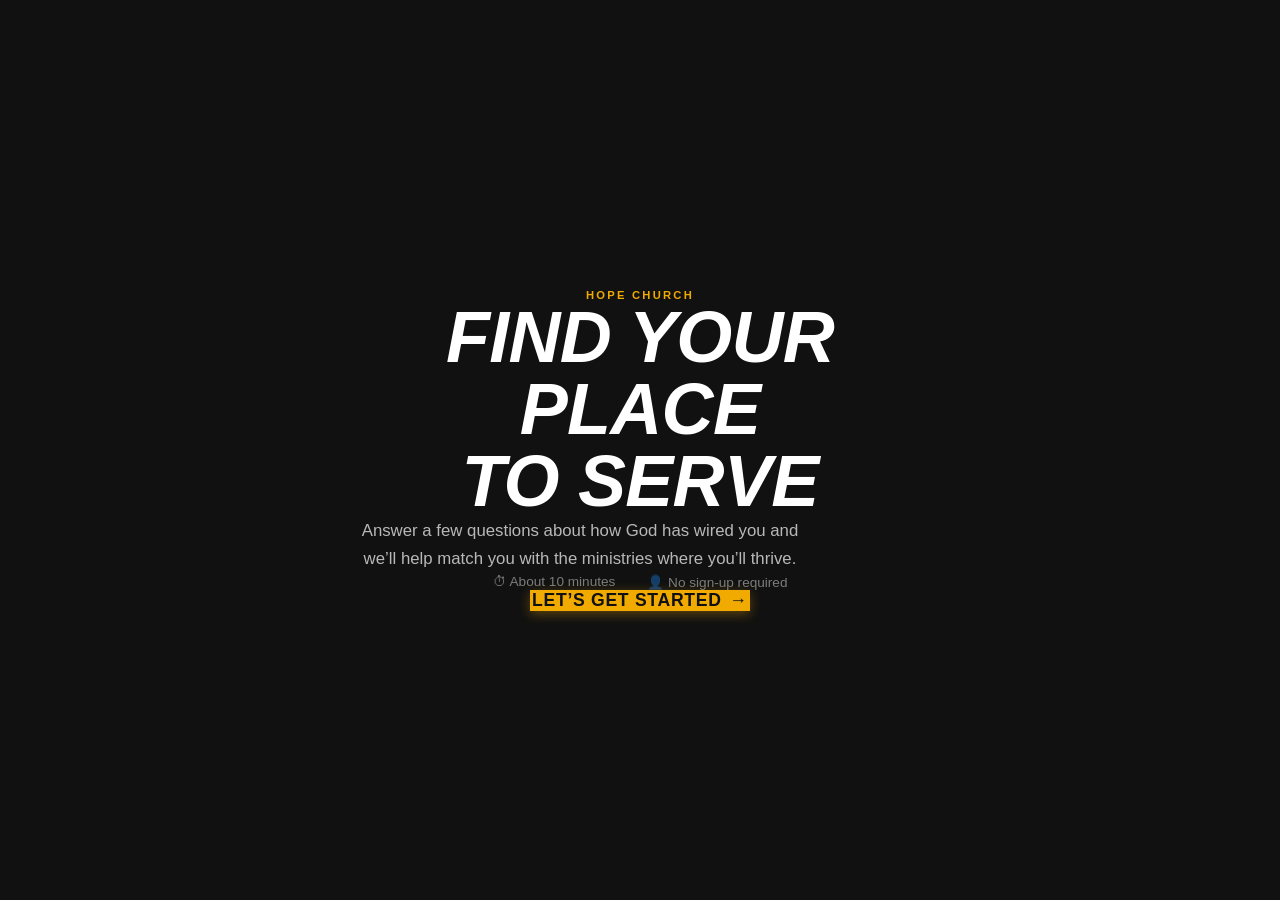
==== ministry-quiz-standalone.html @ f4a06dd2 "Trim quiz from 63 to 46 questions (2 per spiritual gift instead of 3) Keep the two most distinct que" ====
<!DOCTYPE html>
<html lang="en">
<head>
<meta charset="UTF-8">
<meta name="viewport" content="width=device-width, initial-scale=1.0, maximum-scale=1.0">
<title>Ministry Placement Quiz — Hope Church</title>
<style>
body { margin: 0; padding: 0; }

:root {
  --mpq-gold:        #F0AA00;
  --mpq-gold-light:  #FFD04D;
  --mpq-gold-dark:   #C88800;
  --mpq-gold-bg:     rgba(240,170,0,0.08);
  --mpq-black:       #111111;
  --mpq-white:       #FFFFFF;
  --mpq-gray-50:     #F9F9F9;
  --mpq-gray-100:    #F2F2F2;
  --mpq-gray-200:    #E4E4E4;
  --mpq-gray-400:    #9A9A9A;
  --mpq-gray-600:    #555555;
  --mpq-radius-sm:   3px;
  --mpq-radius:      6px;
  --mpq-radius-lg:   8px;
  --mpq-shadow:      0 2px 16px rgba(0,0,0,0.08);
  --mpq-shadow-lg:   0 8px 40px rgba(0,0,0,0.14);
  --mpq-ease:        cubic-bezier(0.16,1,0.3,1);
  --mpq-dur:         360ms;
}

#mpq-app *, #mpq-app *::before, #mpq-app *::after { box-sizing: border-box; margin: 0; padding: 0; }

#mpq-app {
  position: relative; width: 100%; min-height: 100vh;
  background: var(--mpq-white);
  font-family: -apple-system, BlinkMacSystemFont, 'Inter', 'Segoe UI', sans-serif;
  color: var(--mpq-black); overflow-x: hidden;
}

.mpq-screen { display: none; min-height: 100vh; }
.mpq-screen--active { display: flex; flex-direction: column; align-items: center; justify-content: center; }

/* Welcome */
#mpq-welcome { background: var(--mpq-black); color: var(--mpq-white); text-align: center; padding: 3rem 1.5rem; }
.mpq-screen__inner { max-width: 560px; width: 100%; }
.mpq-eyebrow { font-size: 0.7rem; font-weight: 800; letter-spacing: 0.2em; text-transform: uppercase; color: var(--mpq-gold); margin-bottom: 1.25rem; }
.mpq-welcome__title { font-size: clamp(2.4rem, 7vw, 4.5rem); font-weight: 900; line-height: 1.0; letter-spacing: -0.01em; text-transform: uppercase; color: var(--mpq-white); margin-bottom: 1.25rem; font-style: italic; }
.mpq-welcome__subtitle { font-size: 1.05rem; line-height: 1.7; color: rgba(255,255,255,0.7); max-width: 440px; margin: 0 auto 2rem; }
.mpq-welcome__meta { list-style: none; display: flex; gap: 2rem; justify-content: center; font-size: 0.85rem; color: rgba(255,255,255,0.45); margin-bottom: 2.5rem; }
.mpq-meta-icon { margin-right: 0.35rem; }

/* Buttons */
.mpq-btn {
  display: inline-flex; align-items: center; gap: 0.5rem;
  border: 2px solid transparent; border-radius: 0;
  font-size: 1rem; font-weight: 800; letter-spacing: 0.04em;
  cursor: pointer; padding: 0.8rem 1.75rem; text-decoration: none;
  text-transform: uppercase;
  transition: background var(--mpq-dur) var(--mpq-ease), transform 0.15s, box-shadow 0.15s, color 0.15s;
  outline: none; line-height: 1;
}
.mpq-btn:focus-visible { box-shadow: 0 0 0 3px rgba(200,164,58,0.45); }
.mpq-btn--primary { background: var(--mpq-gold); color: var(--mpq-black); box-shadow: 0 3px 12px rgba(240,170,0,0.35); }
.mpq-btn--primary:hover { background: var(--mpq-gold-light); transform: translateY(-1px); box-shadow: 0 6px 20px rgba(240,170,0,0.45); }
.mpq-btn--primary:active { transform: none; }
.mpq-btn--primary:disabled { background: var(--mpq-gray-200); color: var(--mpq-gray-400); box-shadow: none; cursor: not-allowed; transform: none; opacity: 1; }
.mpq-btn--lg { font-size: 1.1rem; padding: 1rem 2.25rem; }
.mpq-btn__arrow { transition: transform 0.2s ease; }
.mpq-btn:not(:disabled):hover .mpq-btn__arrow { transform: translateX(3px); }

.mpq-back-btn {
  background: none; border: 1.5px solid var(--mpq-gray-200); border-radius: 0;
  font-size: 0.875rem; font-weight: 600; letter-spacing: 0.03em;
  color: var(--mpq-gray-600); cursor: pointer; padding: 0.65rem 1.25rem;
  transition: border-color 0.2s, color 0.2s;
}
.mpq-back-btn:hover { border-color: var(--mpq-gray-400); color: var(--mpq-black); }

/* Progress bar */
.mpq-progress-bar { position: fixed; top: 0; left: 0; right: 0; height: 3px; background: var(--mpq-gray-200); z-index: 100; }
.mpq-progress-bar__fill { height: 100%; background: var(--mpq-gold); width: 0%; transition: width 0.5s var(--mpq-ease); border-radius: 0 2px 2px 0; }

/* Quiz screen */
#mpq-quiz { display: none; flex-direction: column; min-height: 100vh; background: var(--mpq-white); }
.mpq-quiz__header {
  padding: 1.25rem 2rem; display: flex; align-items: center; justify-content: center;
  border-bottom: 1px solid var(--mpq-gray-100); flex-shrink: 0;
}
.mpq-q-counter { font-size: 0.75rem; font-weight: 700; letter-spacing: 0.08em; text-transform: uppercase; color: var(--mpq-gray-400); }
.mpq-quiz__body { flex: 1; display: flex; align-items: center; justify-content: center; padding: 4rem 2rem; overflow: hidden; }
.mpq-quiz__footer {
  padding: 1.5rem 2rem; display: flex; justify-content: space-between; align-items: center;
  border-top: 1px solid var(--mpq-gray-100); flex-shrink: 0;
}

/* Question */
.mpq-question-wrap { max-width: 680px; width: 100%; }
.mpq-question { animation: mpqIn var(--mpq-dur) var(--mpq-ease) both; }
.mpq-question--exit { animation: mpqOut 260ms var(--mpq-ease) both; }
@keyframes mpqIn  { from { opacity:0; transform:translateY(24px); } to { opacity:1; transform:none; } }
@keyframes mpqOut { from { opacity:1; transform:none; } to { opacity:0; transform:translateY(-20px); } }
.mpq-question__type {
  display: inline-block; font-size: 0.68rem; font-weight: 800; letter-spacing: 0.14em; text-transform: uppercase;
  color: var(--mpq-gold-dark); background: var(--mpq-gold-bg);
  border-radius: 99px; padding: 0.25rem 0.75rem; margin-bottom: 1.5rem;
}
.mpq-question__text { font-size: clamp(1.2rem, 3.5vw, 1.75rem); font-weight: 700; line-height: 1.35; letter-spacing: -0.02em; color: var(--mpq-black); margin-bottom: 2.5rem; }

/* Likert scale */
.mpq-scale__label-row { display: flex; justify-content: space-between; font-size: 0.7rem; color: var(--mpq-gray-400); margin-bottom: 0.75rem; padding: 0 2px; }
.mpq-scale__options { display: flex; gap: 10px; }
.mpq-scale__btn {
  flex: 1; aspect-ratio: 1; display: flex; align-items: center; justify-content: center;
  border: 2px solid var(--mpq-gray-200); border-radius: var(--mpq-radius);
  background: var(--mpq-white); font-size: 1rem; font-weight: 700;
  color: var(--mpq-gray-600); cursor: pointer; min-height: 56px;
  transition: border-color 0.2s, background 0.2s, color 0.2s, transform 0.15s;
}
.mpq-scale__btn:hover { border-color: var(--mpq-gold); color: var(--mpq-gold-dark); transform: translateY(-2px); }
.mpq-scale__btn.selected { border-color: var(--mpq-gold); background: var(--mpq-gold); color: var(--mpq-black); font-weight: 900; }

/* Multi-select */
.mpq-multi__hint {
  display: inline-block; font-size: 0.68rem; font-weight: 800; letter-spacing: 0.14em; text-transform: uppercase;
  color: var(--mpq-gold-dark); background: var(--mpq-gold-bg);
  border-radius: 99px; padding: 0.25rem 0.75rem; margin-bottom: 1rem;
}
.mpq-multi__next { display: flex; margin-top: 1.75rem; width: 100%; justify-content: flex-end; }
.mpq-multi__next .mpq-btn { min-width: 160px; }

/* Choice buttons */
.mpq-choices { display: flex; flex-direction: column; gap: 10px; }
.mpq-choice__btn {
  width: 100%; text-align: left; padding: 1rem 1.25rem;
  border: 2px solid var(--mpq-gray-200); border-radius: var(--mpq-radius);
  background: var(--mpq-white); font-size: 0.975rem; font-weight: 500;
  color: var(--mpq-black); cursor: pointer; display: flex; align-items: center; gap: 1rem;
  transition: border-color 0.2s, background 0.2s, transform 0.15s;
}
.mpq-choice__btn:hover { border-color: var(--mpq-gold); transform: translateX(4px); }
.mpq-choice__btn.selected { border-color: var(--mpq-gold); background: var(--mpq-gold-bg); font-weight: 600; }
.mpq-choice__key {
  width: 28px; height: 28px; flex-shrink: 0;
  border: 1.5px solid var(--mpq-gray-200); border-radius: var(--mpq-radius-sm);
  display: flex; align-items: center; justify-content: center;
  font-size: 0.72rem; font-weight: 800; color: var(--mpq-gray-400);
  transition: border-color 0.2s, background 0.2s, color 0.2s;
}
.mpq-choice__btn.selected .mpq-choice__key,
.mpq-choice__btn:hover .mpq-choice__key { border-color: var(--mpq-gold); background: var(--mpq-gold); color: var(--mpq-black); }

/* Loading */
.mpq-loading {
  position: fixed; inset: 0; z-index: 200; background: rgba(255,255,255,0.92);
  backdrop-filter: blur(4px); display: flex; flex-direction: column;
  align-items: center; justify-content: center; gap: 1.25rem; font-size: 1rem; color: var(--mpq-gray-600);
}
.mpq-loading--hidden { display: none; }
.mpq-loading__spinner { width: 44px; height: 44px; border: 3px solid var(--mpq-gray-200); border-top-color: var(--mpq-gold); border-radius: 50%; animation: mpqSpin 0.7s linear infinite; }
@keyframes mpqSpin { to { transform: rotate(360deg); } }

/* Results screen */
#mpq-results { background: var(--mpq-gray-50); align-items: flex-start; }
.mpq-results__inner { max-width: 760px; width: 100%; margin: 0 auto; padding: 4rem 2rem 5rem; }
.mpq-results__eyebrow { font-size: 0.7rem; font-weight: 800; letter-spacing: 0.18em; text-transform: uppercase; color: var(--mpq-gold-dark); margin-bottom: 0.75rem; }
.mpq-results__title { font-size: clamp(1.75rem, 5vw, 2.75rem); font-weight: 900; letter-spacing: -0.03em; line-height: 1.1; margin-bottom: 0.75rem; color: var(--mpq-black); }
.mpq-results__subtitle { font-size: 0.95rem; color: var(--mpq-gray-600); line-height: 1.65; margin-bottom: 2.5rem; }
.mpq-section-title {
  font-size: 0.68rem; font-weight: 800; letter-spacing: 0.14em; text-transform: uppercase;
  color: var(--mpq-gray-400); margin-top: 3rem; margin-bottom: 1.5rem;
  padding-bottom: 0.5rem; border-bottom: 1px solid var(--mpq-gray-200);
}

/* Gift cards */
.mpq-gifts-grid { display: grid; grid-template-columns: repeat(auto-fit, minmax(200px, 1fr)); gap: 1rem; margin-bottom: 0.5rem; }
.mpq-gift-card { background: var(--mpq-white); border-radius: var(--mpq-radius); padding: 1.5rem; box-shadow: var(--mpq-shadow); border-top: 4px solid; }
.mpq-gift-card--rank-1 { border-top-color: var(--mpq-gold); }
.mpq-gift-card--rank-2 { border-top-color: #AAAAAA; }
.mpq-gift-card--rank-3 { border-top-color: #C07C36; }
.mpq-gift-card__rank { font-size: 0.65rem; font-weight: 800; letter-spacing: 0.1em; text-transform: uppercase; color: var(--mpq-gray-400); margin-bottom: 0.5rem; }
.mpq-gift-card__name { font-size: 1.2rem; font-weight: 800; color: var(--mpq-black); margin-bottom: 0.5rem; }
.mpq-gift-card__pct  { font-size: 2rem; font-weight: 900; color: var(--mpq-gold); line-height: 1; margin-bottom: 0.6rem; }
.mpq-gift-card__desc { font-size: 0.83rem; line-height: 1.55; color: var(--mpq-gray-600); }

/* Ministry cards */
.mpq-ministries-list { display: flex; flex-direction: column; gap: 1.25rem; margin-bottom: 1.5rem; }
.mpq-ministry-card {
  background: var(--mpq-white); border-radius: var(--mpq-radius); box-shadow: var(--mpq-shadow);
  overflow: hidden; display: flex; flex-direction: column; border-left: 4px solid transparent;
  cursor: pointer; transition: box-shadow 0.2s, transform 0.2s;
}
.mpq-ministry-card:hover { box-shadow: var(--mpq-shadow-lg); transform: translateY(-2px); }
.mpq-ministry-card--rank-1 { border-left-color: var(--mpq-gold); }
.mpq-ministry-card--rank-2 { border-left-color: #AAAAAA; }
.mpq-ministry-card--rank-3 { border-left-color: #C07C36; }

/* Image area — only shown when a real URL is provided */
.mpq-ministry-card__image {
  width: 100%; height: 160px; background: var(--mpq-black);
  background-size: cover; background-position: center;
  position: relative; display: flex; align-items: flex-end; padding: 1rem;
}
.mpq-ministry-card__logo { position: absolute; top: 1rem; right: 1rem; height: 40px; width: auto; object-fit: contain; background: white; border-radius: 4px; padding: 3px 6px; }

/* Badge — inline in image when image exists, in card body when no image */
.mpq-ministry-card__badge {
  display: inline-block; font-size: 0.65rem; font-weight: 800;
  letter-spacing: 0.1em; text-transform: uppercase;
  color: var(--mpq-black); background: var(--mpq-gold);
  border-radius: 99px; padding: 0.2rem 0.65rem;
}
.mpq-ministry-card__body .mpq-ministry-card__badge { margin-bottom: 0.75rem; }

.mpq-ministry-card__body { padding: 1.25rem 1.5rem 1rem; flex: 1; }
.mpq-ministry-card__name { font-size: 1.15rem; font-weight: 800; color: var(--mpq-black); margin-bottom: 0.5rem; }
.mpq-ministry-card__desc { font-size: 0.875rem; line-height: 1.6; color: var(--mpq-gray-600); margin-bottom: 0.75rem; }
.mpq-ministry-card__commitment { font-size: 0.78rem; font-weight: 600; color: var(--mpq-gray-400); display: flex; align-items: center; gap: 0.4rem; }
.mpq-ministry-card__commitment::before { content: '🕐'; }

/* Ministry interest checkbox */
.mpq-ministry-card__check { padding: 0.875rem 1.5rem 1rem; display: flex; align-items: center; gap: 0.75rem; border-top: 1px solid var(--mpq-gray-100); user-select: none; }
.mpq-ministry-check { display: none; }
.mpq-ministry-check__box { width: 22px; height: 22px; flex-shrink: 0; border: 2px solid var(--mpq-gray-200); border-radius: 5px; background: var(--mpq-white); display: flex; align-items: center; justify-content: center; transition: border-color 0.2s, background 0.2s; position: relative; }
.mpq-ministry-check__box::after { content: ''; width: 5px; height: 9px; border: 2px solid var(--mpq-black); border-top: 0; border-left: 0; transform: rotate(45deg) scale(0) translateY(-1px); transition: transform 0.15s ease; position: absolute; }
.mpq-ministry-check:checked ~ .mpq-ministry-check__box { border-color: var(--mpq-gold); background: var(--mpq-gold); }
.mpq-ministry-check:checked ~ .mpq-ministry-check__box::after { transform: rotate(45deg) scale(1) translateY(-1px); }
.mpq-ministry-check__label { font-size: 0.9rem; font-weight: 600; color: var(--mpq-gray-600); transition: color 0.2s; }
.mpq-ministry-card:has(.mpq-ministry-check:checked) .mpq-ministry-check__label { color: var(--mpq-gold-dark); }

/* All gifts bar chart */
.mpq-all-gifts { background: var(--mpq-white); border-radius: var(--mpq-radius); padding: 1.75rem; box-shadow: var(--mpq-shadow); margin-bottom: 2.5rem; }
.mpq-gift-bar-row { display: grid; grid-template-columns: 140px 1fr 40px; align-items: center; gap: 0.75rem; margin-bottom: 0.6rem; }
.mpq-gift-bar-row:last-child { margin-bottom: 0; }
.mpq-gift-bar__label { font-size: 0.78rem; font-weight: 600; color: var(--mpq-black); white-space: nowrap; overflow: hidden; text-overflow: ellipsis; }
.mpq-gift-bar__track { height: 8px; background: var(--mpq-gray-100); border-radius: 99px; overflow: hidden; }
.mpq-gift-bar__fill  { height: 100%; background: var(--mpq-gold); border-radius: 99px; width: 0%; transition: width 1s var(--mpq-ease); }
.mpq-gift-bar__pct   { font-size: 0.73rem; font-weight: 700; color: var(--mpq-gray-400); text-align: right; }

/* Connect form */
.mpq-connect-form { background: var(--mpq-black); border-radius: var(--mpq-radius-lg); padding: 2.5rem; color: var(--mpq-white); margin-top: 3rem; }
.mpq-connect-form__title { font-size: 1.4rem; font-weight: 900; letter-spacing: -0.02em; margin-bottom: 0.5rem; }
.mpq-connect-form__desc  { font-size: 0.925rem; color: rgba(255,255,255,0.65); margin-bottom: 1.75rem; }
.mpq-connect-error { background: rgba(255,60,60,0.12); border: 1px solid rgba(255,60,60,0.3); border-radius: var(--mpq-radius-sm); padding: 0.75rem 1rem; margin-bottom: 1.25rem; font-size: 0.875rem; color: #ff6b6b; }
.mpq-connect-error p { margin: 0 0 4px; }
.mpq-connect-error p:last-child { margin: 0; }
.mpq-form-row { display: grid; grid-template-columns: 1fr 1fr; gap: 1rem; margin-bottom: 1.5rem; }
.mpq-form-field { display: flex; flex-direction: column; gap: 0.4rem; }
.mpq-form-field label { font-size: 0.8rem; font-weight: 700; letter-spacing: 0.05em; color: rgba(255,255,255,0.6); text-transform: uppercase; }
.mpq-form-field input { background: rgba(255,255,255,0.08); border: 1.5px solid rgba(255,255,255,0.15); border-radius: var(--mpq-radius-sm); padding: 0.75rem 1rem; font-size: 1rem; color: var(--mpq-white); outline: none; transition: border-color 0.2s; }
.mpq-form-field input::placeholder { color: rgba(255,255,255,0.3); }
.mpq-form-field input:focus { border-color: var(--mpq-gold); }

/* Confirmation screen */
#mpq-confirmation { background: var(--mpq-black); color: var(--mpq-white); }
.mpq-confirmation__inner { max-width: 520px; text-align: center; padding: 2rem 1.5rem; }
.mpq-confirmation__icon { width: 72px; height: 72px; background: var(--mpq-gold); border-radius: 50%; display: flex; align-items: center; justify-content: center; font-size: 2rem; font-weight: 900; color: var(--mpq-black); margin: 0 auto 1.5rem; }
.mpq-confirmation__title { font-size: clamp(1.5rem, 4vw, 2.25rem); font-weight: 900; letter-spacing: -0.03em; margin-bottom: 1rem; }
.mpq-confirmation__body  { font-size: 1rem; line-height: 1.7; color: rgba(255,255,255,0.7); margin-bottom: 2rem; }

@media (max-width: 600px) {
  .mpq-quiz__header { padding: 1rem 1.25rem; }
  .mpq-quiz__body   { padding: 2.5rem 1.25rem; }
  .mpq-quiz__footer { padding: 1.25rem 1.25rem; }
  .mpq-scale__options { gap: 6px; }
  .mpq-scale__btn { min-height: 48px; font-size: 0.9rem; border-radius: 8px; }
  .mpq-gifts-grid { grid-template-columns: 1fr; }
  .mpq-gift-bar-row { grid-template-columns: 100px 1fr 34px; gap: 0.5rem; }
  .mpq-form-row { grid-template-columns: 1fr; }
  .mpq-results__inner { padding: 2.5rem 1.25rem 4rem; }
}
</style>
</head>
<body>

<div id="mpq-app" class="mpq-app" role="main" aria-label="Ministry Placement Quiz">

  <!-- Welcome -->
  <div id="mpq-welcome" class="mpq-screen mpq-screen--active">
    <div class="mpq-screen__inner">
      <p class="mpq-eyebrow">Hope Church</p>
      <h1 class="mpq-welcome__title">Find Your Place<br>to Serve</h1>
      <p class="mpq-welcome__subtitle">Answer a few questions about how God has wired you and we&rsquo;ll help match you with the ministries where you&rsquo;ll thrive.</p>
      <ul class="mpq-welcome__meta">
        <li><span class="mpq-meta-icon">&#9201;</span> About 10 minutes</li>
        <li><span class="mpq-meta-icon">&#128100;</span> No sign-up required</li>
      </ul>
      <button id="mpq-start-btn" class="mpq-btn mpq-btn--primary mpq-btn--lg">
        Let&rsquo;s Get Started <span class="mpq-btn__arrow">&#8594;</span>
      </button>
    </div>
  </div>

  <!-- Quiz -->
  <div id="mpq-quiz" class="mpq-screen" aria-live="polite">
    <div class="mpq-progress-bar" role="progressbar" aria-valuemin="0" aria-valuemax="100" aria-valuenow="0">
      <div id="mpq-progress-fill" class="mpq-progress-bar__fill"></div>
    </div>
    <div class="mpq-quiz__header">
      <div id="mpq-q-counter" class="mpq-q-counter"></div>
    </div>
    <div class="mpq-quiz__body">
      <div id="mpq-question-wrap" class="mpq-question-wrap"></div>
    </div>
    <div class="mpq-quiz__footer">
      <button id="mpq-back-btn" class="mpq-back-btn" aria-label="Previous question">&#8592; Back</button>
      <button id="mpq-next-btn" class="mpq-btn mpq-btn--primary" disabled>
        Next <span class="mpq-btn__arrow">&#8594;</span>
      </button>
    </div>
  </div>

  <!-- Results -->
  <div id="mpq-results" class="mpq-screen">
    <div class="mpq-results__inner">
      <div id="mpq-results-content"></div>
    </div>
  </div>

  <!-- Confirmation -->
  <div id="mpq-confirmation" class="mpq-screen">
    <div class="mpq-screen__inner mpq-confirmation__inner">
      <div class="mpq-confirmation__icon">&#10003;</div>
      <p class="mpq-eyebrow">You&rsquo;re all set!</p>
      <h2 class="mpq-confirmation__title">Thanks for taking the next step.</h2>
      <p class="mpq-confirmation__body">We&rsquo;ve received your ministry interests and our team will be in touch soon. We can&rsquo;t wait to serve alongside you!</p>
      <div id="mpq-confirmation__cta"></div>
    </div>
  </div>

  <!-- Loading -->
  <div id="mpq-loading" class="mpq-loading mpq-loading--hidden" aria-hidden="true">
    <div class="mpq-loading__spinner"></div>
    <p>Discovering your gifts&hellip;</p>
  </div>

</div>

<script>
/* Question data + client-side scoring engine */

var mpqData = {
  ajaxUrl:    '__preview__',
  nonce:      null,
  siteName:   'Hope Church',
  connectUrl: 'https://hopechurch.net',
  questions: (function () {
    var sg = [
      {id:'T1',  category:'teaching',       type:'scale', text:'I enjoy explaining Bible passages in ways that help others understand.'},
      {id:'T3',  category:'teaching',       type:'scale', text:'I love preparing lessons or studies that help others grow in their faith.'},
      {id:'EN1', category:'encouragement',  type:'scale', text:"I naturally find ways to lift others up when they're struggling."},
      {id:'EN3', category:'encouragement',  type:'scale', text:'I enjoy helping others recognize their potential and cheering them on.'},
      {id:'GV1', category:'giving',         type:'scale', text:"I feel deep satisfaction when I give generously to God's work."},
      {id:'GV3', category:'giving',         type:'scale', text:'I give sacrificially and trust God to meet my own needs.'},
      {id:'LD1', category:'leadership',     type:'scale', text:'People naturally look to me to lead when direction is needed.'},
      {id:'LD2', category:'leadership',     type:'scale', text:'I am able to cast vision and motivate others to work toward a goal.'},
      {id:'MC1', category:'mercy',          type:'scale', text:'I am deeply moved by the pain and struggles of others.'},
      {id:'MC2', category:'mercy',          type:'scale', text:'I am drawn to minister to people who are hurting or forgotten.'},
      {id:'SV1', category:'service',        type:'scale', text:"I feel most fulfilled when I'm helping others complete their work."},
      {id:'SV3', category:'service',        type:'scale', text:'I notice practical needs and want to meet them without being asked.'},
      {id:'AD1', category:'administration', type:'scale', text:'I enjoy creating systems and processes that help things run smoothly.'},
      {id:'AD2', category:'administration', type:'scale', text:'I thrive when organizing people, tasks, and resources toward a common goal.'},
      {id:'EV1', category:'evangelism',     type:'scale', text:"I feel a strong urgency to share the Gospel with those who don't know Jesus."},
      {id:'EV2', category:'evangelism',     type:'scale', text:'I find it natural and comfortable to tell others about my faith.'},
      {id:'PS1', category:'pastor',         type:'scale', text:'I feel responsible for the spiritual growth and wellbeing of those around me.'},
      {id:'PS2', category:'pastor',         type:'scale', text:'I naturally invest in long-term relationships with people I disciple.'},
      {id:'WS1', category:'wisdom',         type:'scale', text:'People frequently seek my counsel for important decisions.'},
      {id:'WS2', category:'wisdom',         type:'scale', text:'I have a sense of how biblical truth applies to complex, real-life situations.'},
      {id:'KN1', category:'knowledge',      type:'scale', text:'I love digging deep into Scripture and researching biblical truth.'},
      {id:'KN2', category:'knowledge',      type:'scale', text:'I often discover insights in the Bible that others may have overlooked.'},
      {id:'FT1', category:'faith',          type:'scale', text:'I often sense God calling me to take steps others consider risky or unreasonable.'},
      {id:'FT3', category:'faith',          type:'scale', text:'I have a strong confidence that God will act, even when outcomes seem impossible.'},
      {id:'DS1', category:'discernment',    type:'scale', text:"I can often sense when someone's motives don't match what they're saying."},
      {id:'DS2', category:'discernment',    type:'scale', text:"I quickly recognize when teaching or doctrine doesn't align with Scripture."},
      {id:'HP1', category:'hospitality',    type:'scale', text:'I love making others feel welcomed and completely at home in my presence.'},
      {id:'HP3', category:'hospitality',    type:'scale', text:'I notice when people feel like outsiders and go out of my way to include them.'},
      {id:'PI1', category:'intercession',   type:'scale', text:'I feel a deep burden to pray for specific people or needs for extended periods.'},
      {id:'PI3', category:'intercession',   type:'scale', text:'Prayer is a primary way I connect with God, and I find it deeply fulfilling.'},
      {id:'CC1', category:'creative',       type:'scale', text:'I express spiritual truths through creative means — music, art, writing, drama, or design.'},
      {id:'CC2', category:'creative',       type:'scale', text:"I feel most alive when using creative gifts to communicate God's heart."},
      {id:'PY1', category:'prophecy',       type:'scale', text:"I feel compelled to speak God's truth even when it's difficult or uncomfortable."},
      {id:'PY2', category:'prophecy',       type:'scale', text:'I have a strong sense of what God wants to say to a group or individual.'}
    ];

    var iq = [
      {id:'I1',  category:'interest_age',         type:'choice', text:'Which age group do you most enjoy spending time with?',
       options:[{value:'children',label:'Children (infant – 12)'},{value:'youth',label:'Teenagers & Young Adults'},{value:'adults',label:'Adults'},{value:'seniors',label:'Seniors'},{value:'all',label:'All ages — I love them equally'}]},
      {id:'I2',  category:'interest_setting',      type:'choice', text:'Where do you feel most comfortable serving?',
       options:[{value:'front',label:'Up front and visible (stage, door, leading)'},{value:'behind',label:'Behind the scenes — I keep things running'},{value:'one_on_one',label:'One-on-one conversations and relationships'},{value:'small_group',label:'Small groups and team settings'}]},
      {id:'I3',  category:'interest_skill',        type:'multi',  text:'Which of these describe skills or experiences you have?',
       options:[{value:'music',label:'I play an instrument or sing'},{value:'tech',label:'I work well with technology, audio/video, or computers'},{value:'physical',label:"I'm good with my hands — building, maintenance, or physical work"},{value:'people',label:"I'm a natural communicator and connector with people"}]},
      {id:'I4',  category:'interest_children_exp', type:'choice', text:'Have you worked with children as a teacher, coach, parent, or volunteer?',
       options:[{value:'yes',label:'Yes — regularly and I love it'},{value:'some',label:"Some experience, and I'd like more"},{value:'no',label:'Not much experience yet'}]},
      {id:'I5',  category:'interest_social',       type:'choice', text:"When you walk into a room full of people you don't know well, you tend to:",
       options:[{value:'initiate',label:'Start conversations and introduce yourself'},{value:'deepen',label:'Seek out one person and go deep'},{value:'observe',label:'Watch, listen, and ease in gradually'},{value:'help',label:'Look for something useful to do'}]},
      {id:'I6',  category:'interest_outreach',     type:'choice', text:"How do you feel about reaching people who aren't part of a church yet?",
       options:[{value:'yes',label:"I'm passionate about it — it drives me"},{value:'somewhat',label:'I care, but prefer working within the church'},{value:'no',label:"I'm more drawn to serving those already here"}]},
      {id:'I7',  category:'interest_teaching_exp', type:'choice', text:'Have you ever taught a class, led a group discussion, or mentored someone?',
       options:[{value:'yes',label:"Yes — it's something I do regularly"},{value:'some',label:'A few times — I enjoyed it'},{value:'no',label:"Not much, but I'm open to growing in it"}]},
      {id:'I8',  category:'interest_hands_on',     type:'choice', text:"If a task needs to get done, you're most likely to:",
       options:[{value:'jump_in',label:'Roll up my sleeves and just do it'},{value:'plan',label:'Make a plan and coordinate with others'},{value:'delegate',label:'Recruit the right people and lead the effort'},{value:'support',label:'Help wherever someone needs an extra hand'}]},
      {id:'I9',  category:'interest_safety',       type:'choice', text:'How do you feel about a role that involves protecting and keeping people safe?',
       options:[{value:'yes',label:"That's exactly my type of role"},{value:'maybe',label:"I'm open to it"},{value:'no',label:"I'd prefer a different kind of role"}]},
      {id:'I10', category:'interest_prayer_life',  type:'choice', text:'How would you describe your prayer life?',
       options:[{value:'deep',label:"I pray for extended periods regularly — it's central to my life"},{value:'daily',label:'I pray briefly but consistently each day'},{value:'growing',label:"It's something I'm growing in"},{value:'new',label:'Prayer is relatively new to me'}]},
      {id:'I11', category:'interest_creativity',   type:'multi',  text:'Which creative areas feel natural to you?',
       options:[{value:'music',label:'Music — singing, playing, writing songs'},{value:'visual',label:'Visual arts, graphic design, or video'},{value:'writing',label:'Writing, storytelling, or speaking'},{value:'none',label:"Creativity isn't really my thing"}]},
      {id:'I12', category:'interest_time',         type:'choice', text:'How much time could you realistically commit to serving each week?',
       options:[{value:'minimal',label:'1 – 2 hours (Sundays only)'},{value:'moderate',label:'3 – 5 hours (Sundays + some midweek)'},{value:'significant',label:'6+ hours (a major commitment)'}]}
    ];

    var all = [], gi = 0, interval = Math.floor(sg.length / iq.length);
    sg.forEach(function (q, i) {
      all.push(q);
      if ((i + 1) % interval === 0 && gi < iq.length) { all.push(iq[gi]); gi++; }
    });
    while (gi < iq.length) { all.push(iq[gi]); gi++; }
    return all;
  }())
};

/* Client-side scoring engine */
var MPQ_Scoring = {
  giftsInfo: {
    teaching:       {name:'Teaching',               description:"You have a God-given ability to explain Scripture clearly and help others grow in their understanding of God's Word."},
    encouragement:  {name:'Encouragement',          description:"You have a remarkable ability to come alongside others, speak life into them, and help them see God's purpose."},
    giving:         {name:'Giving',                 description:"You feel called to be generous with your resources and trust God to use your giving to advance His kingdom."},
    leadership:     {name:'Leadership',             description:"You have the ability to cast vision, motivate others, and guide people toward a God-honoring goal."},
    mercy:          {name:'Mercy',                  description:"You are deeply moved by the suffering of others and called to show God's compassion to those who are hurting."},
    service:        {name:'Service & Helps',        description:"You find deep fulfillment in supporting others and working behind the scenes so that ministry can happen."},
    administration: {name:'Administration',         description:"You have a gift for organizing people, resources, and systems to accomplish ministry goals effectively."},
    evangelism:     {name:'Evangelism',             description:"You feel a natural urgency and joy in sharing the Gospel and helping others encounter Jesus."},
    pastor:         {name:'Shepherding',            description:"You feel a deep responsibility for the spiritual health and growth of others and love investing in long-term discipleship."},
    wisdom:         {name:'Wisdom',                 description:"You have an unusual ability to apply God's truth to real-life situations and offer sound, godly counsel."},
    knowledge:      {name:'Knowledge',              description:"You have a passion for deep Bible study and often discover truths that help the body of Christ grow."},
    faith:          {name:'Faith',                  description:"You have an extraordinary ability to trust God in circumstances others might find impossible, and your faith inspires those around you."},
    discernment:    {name:'Discernment',            description:"You have a Spirit-given ability to recognize truth from error and sense what is spiritually happening in situations."},
    hospitality:    {name:'Hospitality',            description:"You have a gift for making people feel genuinely welcome and creating spaces where people feel loved and included."},
    intercession:   {name:'Prayer & Intercession',  description:"You feel a deep calling to pray fervently for others and believe strongly in the power of persistent prayer."},
    creative:       {name:'Creative Communication', description:"You communicate spiritual truths through creative means — music, art, writing, drama, or design — in ways that move people's hearts."},
    prophecy:       {name:'Prophecy',               description:"You feel a bold calling to speak God's truth clearly and directly, even when it's challenging or uncomfortable."}
  },

  ministries: {
    hope_kids_preschool: {
      name:'Hope Kids — Preschool', commitment:'Sundays + occasional events',
      description:"Create a warm, nurturing environment where babies, toddlers, and preschoolers take their very first steps of faith and experience God's love through play, stories, and gentle care.",
      gifts:{service:3,mercy:3,encouragement:2,hospitality:2,pastor:1},
      interest_age:{children:5,all:1}, interest_children_exp:{yes:4,some:2}, interest_setting:{small_group:1}
    },
    hope_kids_elementary: {
      name:'Hope Kids — Elementary', commitment:'Sundays + occasional events',
      description:"Help kids in Kindergarten through 5th grade discover who Jesus is through energetic worship, engaging Bible lessons, and meaningful friendships that build a lifelong faith.",
      gifts:{teaching:4,encouragement:2,service:2,mercy:1,hospitality:1,pastor:1},
      interest_age:{children:5,all:1}, interest_children_exp:{yes:4,some:2}, interest_teaching_exp:{yes:3,some:1}, interest_setting:{small_group:1}
    },
    hope_students: {
      name:'Hope Student Ministries', commitment:'Weekly meetings + events',
      description:"Come alongside middle and high school students through authentic relationships, Biblical teaching, and life-on-life discipleship during a critical season of their lives.",
      gifts:{evangelism:2,encouragement:3,leadership:2,hospitality:2,pastor:3},
      interest_age:{youth:5,all:1}, interest_social:{initiate:2,deepen:2}, interest_setting:{small_group:1,one_on_one:1}, interest_outreach:{yes:1}
    },
    hope_young_adults: {
      name:'Hope Young Adults', commitment:'Weekly gatherings + community events',
      description:"Help build a community where people in their 20s and 30s find real belonging, lasting friendships, and a faith that anchors their lives.",
      gifts:{encouragement:3,hospitality:3,evangelism:2,pastor:2,leadership:1},
      interest_age:{adults:2,all:1}, interest_social:{initiate:2,deepen:1}, interest_setting:{small_group:2,front:1}, interest_outreach:{yes:1}
    },
    worship: {
      name:'Worship', commitment:'Weekly rehearsals + Sundays',
      description:"Use your musical gifting to lead our church family into God's presence each Sunday through Spirit-led worship that points people to Jesus.",
      gifts:{creative:5,faith:1,leadership:1},
      interest_skill:{music:6,people:1}, interest_creativity:{music:6,visual:1}, interest_setting:{front:3}
    },
    hospitality: {
      name:'Hospitality', commitment:'Sunday mornings',
      description:"Create a warm, welcoming atmosphere where everyone — regulars and first-timers alike — feels genuinely seen, valued, and at home at Hope Church.",
      gifts:{hospitality:5,service:2,mercy:1,encouragement:2},
      interest_social:{initiate:3,help:1}, interest_setting:{front:2}, interest_skill:{people:3}
    },
    greeters: {
      name:'Greeters', commitment:'Sunday mornings (rotating schedule)',
      description:"Be the first smile someone sees — warmly welcoming guests and members at the door and helping everyone feel like they've come home.",
      gifts:{hospitality:4,encouragement:2,service:1},
      interest_social:{initiate:4,help:1}, interest_setting:{front:3}, interest_skill:{people:3}
    },
    ushers: {
      name:'Ushers', commitment:'Sunday mornings (rotating schedule)',
      description:"Serve in the aisles to help services run smoothly, assist guests, manage seating, and support our weekend experience from start to finish.",
      gifts:{service:3,administration:2,hospitality:2},
      interest_setting:{front:1,behind:2}, interest_hands_on:{jump_in:2,support:2}, interest_skill:{people:1}
    },
    security: {
      name:'Security', commitment:'Sundays + special events',
      description:"Protect and serve our church family by maintaining a safe environment during services and events so everyone can worship without distraction.",
      gifts:{service:3,administration:2,leadership:2,discernment:3,faith:1},
      interest_safety:{yes:7,maybe:2}, interest_setting:{front:1,behind:1}, interest_hands_on:{jump_in:1,plan:1}
    },
    facilities: {
      name:'Facilities', commitment:'Weekdays + weekends as needed',
      description:"Keep our campus clean, safe, and fully set up so that every ministry and service can happen without a hitch. If you love practical hands-on work, this is your place.",
      gifts:{service:5,administration:2},
      interest_setting:{behind:4}, interest_hands_on:{jump_in:4,support:2}, interest_skill:{physical:6,tech:1}
    },
    hope_family: {
      name:'Lead a Hope Family', commitment:'Weekly Hope Family meeting + prep time',
      description:"Facilitate a small group of people who do life together — growing in God's Word, carrying one another's burdens, and becoming true church family.",
      gifts:{teaching:2,pastor:4,encouragement:3,wisdom:2,hospitality:2},
      interest_age:{adults:2,all:1}, interest_setting:{small_group:5,one_on_one:1}, interest_teaching_exp:{yes:2,some:1}, interest_social:{deepen:2,initiate:1}
    },
    media: {
      name:'Media Team', commitment:'Sundays + special productions',
      description:"Use your technical and creative skills to support live worship, livestreaming, social media, graphic design, and the digital presence of Hope Church.",
      gifts:{administration:1,creative:3,service:3},
      interest_skill:{tech:6,music:1}, interest_creativity:{visual:5,music:2}, interest_setting:{behind:4}, interest_hands_on:{plan:2,jump_in:1}
    },
    outreach: {
      name:'Outreach', commitment:'Monthly events + ongoing opportunities',
      description:"Bring the love of Jesus to our city through servant evangelism, community service, and Gospel conversations that reach people who don't yet know Hope Church.",
      gifts:{evangelism:4,giving:1,service:2,faith:2,mercy:2},
      interest_outreach:{yes:6,somewhat:2}, interest_social:{initiate:3}, interest_hands_on:{jump_in:2}
    },
    prayer_team: {
      name:'Prayer Ministry Team', commitment:'Sundays + prayer gatherings',
      description:"Come alongside others to pray with them during services, at prayer gatherings, and at key moments in people's lives. If intercession is central to your calling, this is your place.",
      gifts:{intercession:6,mercy:2,encouragement:2,faith:3,wisdom:1},
      interest_prayer_life:{deep:7,daily:3,growing:1}, interest_social:{one_on_one:3,deepen:2}, interest_setting:{one_on_one:2,front:1}
    }
  },

  interestMap: {
    I1:'interest_age', I2:'interest_setting', I3:'interest_skill', I4:'interest_children_exp',
    I5:'interest_social', I6:'interest_outreach', I7:'interest_teaching_exp', I8:'interest_hands_on',
    I9:'interest_safety', I10:'interest_prayer_life', I11:'interest_creativity', I12:'interest_time'
  },

  calculate: function (answers) {
    var scores = {}, counts = {};
    var self = this;

    mpqData.questions.forEach(function (q) {
      if (q.type !== 'scale') return;
      var cat = q.category;
      if (!scores[cat]) { scores[cat] = 0; counts[cat] = 0; }
      var val = Math.min(5, Math.max(1, parseInt(answers[q.id] || 1, 10)));
      scores[cat] += val; counts[cat]++;
    });

    var pct = {};
    Object.keys(scores).forEach(function (cat) {
      pct[cat] = counts[cat] > 0 ? Math.round((scores[cat] / (counts[cat] * 5)) * 100) : 0;
    });

    var sortedCats = Object.keys(pct).sort(function (a, b) { return pct[b] - pct[a]; });
    var topGifts = sortedCats.slice(0, 3).map(function (cat) {
      var info = self.giftsInfo[cat] || {name: cat, description: ''};
      return {category: cat, name: info.name, description: info.description, percentage: pct[cat]};
    });
    var allGifts = sortedCats.map(function (cat) {
      var info = self.giftsInfo[cat] || {name: cat};
      return {category: cat, name: info.name, percentage: pct[cat]};
    });

    var mScores = {};
    Object.keys(self.ministries).forEach(function (mid) {
      var m = self.ministries[mid];
      var score = 0;
      Object.keys(m.gifts).forEach(function (gift) {
        score += ((pct[gift] || 0) / 100) * m.gifts[gift];
      });
      Object.keys(self.interestMap).forEach(function (qid) {
        var intCat = self.interestMap[qid];
        if (!m[intCat]) return;
        var raw = answers[qid];
        if (raw === undefined || raw === null) return;
        var vals = Array.isArray(raw) ? raw : [raw];
        vals.forEach(function (v) {
          if (m[intCat][v] !== undefined) score += m[intCat][v];
        });
      });
      mScores[mid] = score;
    });

    var sortedM = Object.keys(mScores).sort(function (a, b) { return mScores[b] - mScores[a]; });
    var topMinistries = sortedM.slice(0, 3).map(function (id) {
      var m = self.ministries[id];
      return {id: id, name: m.name, description: m.description, commitment: m.commitment, image_url: '', logo_url: ''};
    });

    return {top_gifts: topGifts, all_gifts: allGifts, top_ministries: topMinistries};
  }
};

/* Preview fetch override */
(function () {
  window.fetch = function (url, opts) {
    var answers = {}, action = '';
    if (opts && opts.body && typeof opts.body.forEach === 'function') {
      opts.body.forEach(function (val, key) {
        if (key === 'action') { action = val; return; }
        var m = key.match(/^answers\[(.+?)\]\[\]$/);
        if (m) {
          if (!answers[m[1]]) answers[m[1]] = [];
          answers[m[1]].push(isNaN(val) ? val : parseInt(val, 10));
          return;
        }
        var s = key.match(/^answers\[(.+?)\]$/);
        if (s) { answers[s[1]] = isNaN(val) ? val : parseInt(val, 10); }
      });
    }
    var responseData = action === 'mpq_submit'
      ? {success: true, data: MPQ_Scoring.calculate(answers)}
      : {success: true, data: {id: 0}};
    return Promise.resolve({ok: true, json: function () { return Promise.resolve(responseData); }});
  };
}());
</script>

<script>
/* Quiz UI */
document.addEventListener('DOMContentLoaded', function () {

  var questions   = mpqData.questions;
  var answers     = {};
  var current     = 0;
  var total       = questions.length;
  var exiting     = false;
  var resultsData = null;

  var welcome      = document.getElementById('mpq-welcome');
  var quizScreen   = document.getElementById('mpq-quiz');
  var resultsScr   = document.getElementById('mpq-results');
  var confirmScr   = document.getElementById('mpq-confirmation');
  var loading      = document.getElementById('mpq-loading');
  var startBtn     = document.getElementById('mpq-start-btn');
  var nextBtn      = document.getElementById('mpq-next-btn');
  var backBtn      = document.getElementById('mpq-back-btn');
  var qWrap        = document.getElementById('mpq-question-wrap');
  var qCounter     = document.getElementById('mpq-q-counter');
  var progressFill = document.getElementById('mpq-progress-fill');
  var resultsCont  = document.getElementById('mpq-results-content');
  var confirmCta   = document.getElementById('mpq-confirmation__cta');

  function showScreen(id) {
    [welcome, quizScreen, resultsScr, confirmScr].forEach(function (s) {
      if (s) { s.style.display = 'none'; s.classList.remove('mpq-screen--active'); }
    });
    var target = document.getElementById(id);
    if (target) { target.style.display = 'flex'; target.classList.add('mpq-screen--active'); }
    try { window.scrollTo({top: 0, behavior: 'smooth'}); } catch (e) { window.scrollTo(0, 0); }
  }

  function setLoading(on) {
    if (!loading) return;
    if (on) { loading.classList.remove('mpq-loading--hidden'); loading.removeAttribute('aria-hidden'); }
    else     { loading.classList.add('mpq-loading--hidden');    loading.setAttribute('aria-hidden', 'true'); }
  }

  function updateProgress() {
    var pct = Math.round((current / total) * 100);
    if (progressFill) { progressFill.style.width = pct + '%'; progressFill.parentElement.setAttribute('aria-valuenow', pct); }
    if (qCounter) qCounter.textContent = 'Question ' + (current + 1) + ' of ' + total;
    if (backBtn) backBtn.style.visibility = current === 0 ? 'hidden' : 'visible';
  }

  function isAnswered(q) {
    if (q.type === 'multi') return Array.isArray(answers[q.id]) && answers[q.id].length > 0;
    return answers[q.id] !== undefined && answers[q.id] !== null && answers[q.id] !== '';
  }

  var choiceKeys = ['A', 'B', 'C', 'D', 'E'];

  function renderQuestion(idx) {
    var q = questions[idx];
    var typeLabel = q.type === 'scale' ? 'Spiritual Gifts' : 'About You';
    var isLast = idx === total - 1;

    var html = '<div class="mpq-question">'
      + '<span class="mpq-question__type">' + typeLabel + '</span>'
      + '<p class="mpq-question__text">' + escHtml(q.text) + '</p>';
    if (q.type === 'scale') {
      html += renderScale(q);
    } else if (q.type === 'multi') {
      html += renderMulti(q, isLast);
    } else {
      html += renderChoices(q);
    }
    html += '</div>';

    /* Multi: Next lives inline; hide footer Next */
    if (nextBtn) {
      nextBtn.style.display = (q.type === 'multi') ? 'none' : '';
      nextBtn.disabled = !isAnswered(q);
      nextBtn.innerHTML = isLast
        ? 'See My Results <span class="mpq-btn__arrow">&#8594;</span>'
        : 'Next <span class="mpq-btn__arrow">&#8594;</span>';
    }

    if (qWrap.firstChild && !exiting) {
      exiting = true;
      var old = qWrap.firstChild;
      old.classList.add('mpq-question--exit');
      setTimeout(function () { qWrap.innerHTML = html; attachHandlers(q, isLast); updateProgress(); exiting = false; }, 260);
    } else if (!exiting) {
      qWrap.innerHTML = html; attachHandlers(q, isLast); updateProgress();
    }
  }

  function renderScale(q) {
    var labels = ['Not at all', '', 'Sometimes', '', 'Very much me'];
    var html = '<div class="mpq-scale__label-row">';
    labels.forEach(function (l) { html += '<span>' + escHtml(l) + '</span>'; });
    html += '</div><div class="mpq-scale__options" role="group" aria-label="Rate from 1 to 5">';
    for (var i = 1; i <= 5; i++) {
      var sel = answers[q.id] === i ? ' selected' : '';
      html += '<button class="mpq-scale__btn' + sel + '" data-val="' + i + '" aria-label="' + i + '">' + i + '</button>';
    }
    html += '</div>';
    return html;
  }

  function renderMulti(q, isLast) {
    var selected = Array.isArray(answers[q.id]) ? answers[q.id] : [];
    var hasAnswer = selected.length > 0;
    var html = '<p class="mpq-multi__hint">Select all that apply</p><div class="mpq-choices" role="group">';
    q.options.forEach(function (opt, i) {
      var isSel = selected.indexOf(opt.value) !== -1;
      html += '<button class="mpq-choice__btn' + (isSel ? ' selected' : '') + '" data-val="' + escAttr(opt.value) + '" type="button">'
        + '<span class="mpq-choice__key">' + (isSel ? '&#10003;' : choiceKeys[i]) + '</span>'
        + '<span>' + escHtml(opt.label) + '</span>'
        + '</button>';
    });
    html += '</div>'
      + '<div class="mpq-multi__next">'
      + '<button class="mpq-btn mpq-btn--primary mpq-multi__next-btn" type="button"' + (hasAnswer ? '' : ' disabled') + '>'
      + (isLast ? 'See My Results' : 'Next') + ' <span class="mpq-btn__arrow">&#8594;</span>'
      + '</button></div>';
    return html;
  }

  function renderChoices(q) {
    var html = '<div class="mpq-choices" role="group">';
    q.options.forEach(function (opt, i) {
      var sel = answers[q.id] === opt.value ? ' selected' : '';
      html += '<button class="mpq-choice__btn' + sel + '" data-val="' + escAttr(opt.value) + '">'
        + '<span class="mpq-choice__key">' + choiceKeys[i] + '</span>'
        + '<span>' + escHtml(opt.label) + '</span>'
        + '</button>';
    });
    html += '</div>';
    return html;
  }

  function attachHandlers(q, isLast) {
    if (q.type === 'scale') {
      qWrap.querySelectorAll('.mpq-scale__btn').forEach(function (btn) {
        btn.addEventListener('click', function () {
          qWrap.querySelectorAll('.mpq-scale__btn').forEach(function (b) { b.classList.remove('selected'); });
          btn.classList.add('selected');
          answers[q.id] = parseInt(btn.getAttribute('data-val'), 10);
          if (nextBtn) nextBtn.disabled = false;
          setTimeout(advance, 320);
        });
      });
    } else if (q.type === 'multi') {
      var multiNextBtn = qWrap.querySelector('.mpq-multi__next-btn');
      if (multiNextBtn) multiNextBtn.addEventListener('click', advance);
      var allBtns = Array.prototype.slice.call(qWrap.querySelectorAll('.mpq-choice__btn'));
      allBtns.forEach(function (btn, btnIdx) {
        btn.addEventListener('click', function () {
          var val = btn.getAttribute('data-val');
          var cur = Array.isArray(answers[q.id]) ? answers[q.id].slice() : [];
          var pos = cur.indexOf(val);
          if (pos === -1) {
            cur.push(val); btn.classList.add('selected');
            btn.querySelector('.mpq-choice__key').innerHTML = '&#10003;';
          } else {
            cur.splice(pos, 1); btn.classList.remove('selected');
            btn.querySelector('.mpq-choice__key').textContent = choiceKeys[btnIdx];
          }
          answers[q.id] = cur;
          if (multiNextBtn) multiNextBtn.disabled = cur.length === 0;
        });
      });
    } else {
      qWrap.querySelectorAll('.mpq-choice__btn').forEach(function (btn) {
        btn.addEventListener('click', function () {
          qWrap.querySelectorAll('.mpq-choice__btn').forEach(function (b) { b.classList.remove('selected'); });
          btn.classList.add('selected');
          answers[q.id] = btn.getAttribute('data-val');
          if (nextBtn) nextBtn.disabled = false;
          setTimeout(advance, 320);
        });
      });
    }
  }

  function advance() {
    if (!isAnswered(questions[current])) return;
    if (current < total - 1) { current++; renderQuestion(current); }
    else { submitQuiz(); }
  }

  if (startBtn) startBtn.addEventListener('click', function () { showScreen('mpq-quiz'); renderQuestion(0); });
  if (nextBtn)  nextBtn.addEventListener('click', advance);
  if (backBtn)  backBtn.addEventListener('click', function () { if (current > 0) { current--; renderQuestion(current); } });

  document.addEventListener('keydown', function (e) {
    if (!quizScreen || quizScreen.style.display === 'none') return;
    var q = questions[current];
    if (e.key === 'Enter' && isAnswered(q)) { advance(); return; }
    if (q.type === 'scale') {
      var n = parseInt(e.key, 10);
      if (n >= 1 && n <= 5) { var sb = qWrap.querySelector('.mpq-scale__btn[data-val="'+n+'"]'); if (sb) sb.click(); }
    }
    if (q.type === 'choice' || q.type === 'multi') {
      var map = {a:0,b:1,c:2,d:3,e:4};
      var idx = map[e.key.toLowerCase()];
      if (idx !== undefined) { var btns = qWrap.querySelectorAll('.mpq-choice__btn'); if (btns[idx]) btns[idx].click(); }
    }
  });

  function submitQuiz() {
    setLoading(true);
    showScreen('mpq-results');
    var formData = new FormData();
    formData.append('action', 'mpq_submit');
    formData.append('nonce', mpqData.nonce);
    Object.keys(answers).forEach(function (k) {
      var v = answers[k];
      if (Array.isArray(v)) { v.forEach(function (item) { formData.append('answers[' + k + '][]', item); }); }
      else { formData.append('answers[' + k + ']', v); }
    });
    fetch(mpqData.ajaxUrl, {method:'POST', body:formData})
      .then(function (r) { return r.json(); })
      .then(function (data) {
        setLoading(false);
        if (data.success) { resultsData = data.data; renderResults(data.data); }
        else { alert('Something went wrong. Please try again.'); }
      })
      .catch(function () { setLoading(false); alert('Network error. Please try again.'); });
  }

  function renderResults(data) {
    var topGifts      = data.top_gifts      || [];
    var topMinistries = data.top_ministries || [];
    var allGifts      = data.all_gifts      || [];

    var rankLabels   = ['Your #1 Gift', 'Your #2 Gift', 'Your #3 Gift'];
    var mBadges      = ['Best Match', 'Great Fit', 'Strong Fit'];
    var mRankClasses = ['mpq-ministry-card--rank-1', 'mpq-ministry-card--rank-2', 'mpq-ministry-card--rank-3'];

    var html = '<p class="mpq-results__eyebrow">Your Results</p>'
      + '<h2 class="mpq-results__title">Here\'s How God<br>Has Wired You</h2>'
      + '<p class="mpq-results__subtitle">Based on your answers, here are your top spiritual gifts and the Hope Church ministries where you\'d likely thrive.</p>';

    html += '<p class="mpq-section-title" style="margin-top:0">Your Top Spiritual Gifts</p>';
    html += '<div class="mpq-gifts-grid">';
    topGifts.forEach(function (g, i) {
      html += '<div class="mpq-gift-card mpq-gift-card--rank-' + (i+1) + '">'
        + '<div class="mpq-gift-card__rank">' + rankLabels[i] + '</div>'
        + '<div class="mpq-gift-card__name">' + escHtml(g.name) + '</div>'
        + '<div class="mpq-gift-card__pct">' + g.percentage + '%</div>'
        + '<p class="mpq-gift-card__desc">' + escHtml(g.description) + '</p>'
        + '</div>';
    });
    html += '</div>';

    html += '<p class="mpq-section-title">Recommended Ministries for You</p>'
      + '<p class="mpq-results__subtitle" style="margin-top:0;margin-bottom:1.5rem;">Check the ministries you\'re interested in, then fill out your info below so our team can connect with you.</p>';

    html += '<div class="mpq-ministries-list" id="mpq-ministry-cards">';
    topMinistries.forEach(function (m, i) {
      html += '<label class="mpq-ministry-card ' + mRankClasses[i] + '" for="mpq-m-' + escAttr(m.id) + '">';

      /* Only show image area when a real URL exists */
      if (m.image_url) {
        html += '<div class="mpq-ministry-card__image" style="background-image:url(' + m.image_url + ')">';
        if (m.logo_url) html += '<img src="' + escAttr(m.logo_url) + '" class="mpq-ministry-card__logo" alt="' + escAttr(m.name) + ' logo">';
        html += '<span class="mpq-ministry-card__badge">' + mBadges[i] + '</span></div>';
      }

      html += '<div class="mpq-ministry-card__body">';
      if (!m.image_url) html += '<span class="mpq-ministry-card__badge">' + mBadges[i] + '</span>';
      html += '<div class="mpq-ministry-card__name">' + escHtml(m.name) + '</div>'
        + '<p class="mpq-ministry-card__desc">' + escHtml(m.description) + '</p>'
        + '<span class="mpq-ministry-card__commitment">' + escHtml(m.commitment) + '</span>'
        + '</div>'
        + '<div class="mpq-ministry-card__check">'
        + '<input type="checkbox" id="mpq-m-' + escAttr(m.id) + '" name="ministry" value="' + escAttr(m.id) + '" class="mpq-ministry-check">'
        + '<span class="mpq-ministry-check__box"></span>'
        + '<span class="mpq-ministry-check__label">I\'m interested</span>'
        + '</div>'
        + '</label>';
    });
    html += '</div>';

    html += '<p class="mpq-section-title">Your Full Gifts Profile</p><div class="mpq-all-gifts">';
    allGifts.forEach(function (g) {
      html += '<div class="mpq-gift-bar-row">'
        + '<span class="mpq-gift-bar__label">' + escHtml(g.name) + '</span>'
        + '<div class="mpq-gift-bar__track"><div class="mpq-gift-bar__fill" data-pct="' + g.percentage + '"></div></div>'
        + '<span class="mpq-gift-bar__pct">' + g.percentage + '%</span>'
        + '</div>';
    });
    html += '</div>';

    html += '<div class="mpq-connect-form" id="mpq-connect-form">'
      + '<h3 class="mpq-connect-form__title">Ready to Take the Next Step?</h3>'
      + '<p class="mpq-connect-form__desc">Enter your info and our team will reach out to help get you connected!</p>'
      + '<div id="mpq-connect-error" class="mpq-connect-error" style="display:none;"></div>'
      + '<div class="mpq-form-row">'
      + '<div class="mpq-form-field"><label for="mpq-name">Your Name</label><input type="text" id="mpq-name" placeholder="First and last name" autocomplete="name"></div>'
      + '<div class="mpq-form-field"><label for="mpq-email">Email Address</label><input type="email" id="mpq-email" placeholder="your@email.com" autocomplete="email"></div>'
      + '</div>'
      + '<button class="mpq-btn mpq-btn--primary" id="mpq-connect-btn">Connect Me &#8594;</button>'
      + '</div>';

    resultsCont.innerHTML = html;

    requestAnimationFrame(function () {
      requestAnimationFrame(function () {
        resultsCont.querySelectorAll('.mpq-gift-bar__fill').forEach(function (bar) { bar.style.width = bar.getAttribute('data-pct') + '%'; });
      });
    });

    document.getElementById('mpq-connect-btn').addEventListener('click', handleConnect);
  }

  function handleConnect() {
    var nameEl  = document.getElementById('mpq-name');
    var emailEl = document.getElementById('mpq-email');
    var errEl   = document.getElementById('mpq-connect-error');
    var name    = nameEl  ? nameEl.value.trim()  : '';
    var email   = emailEl ? emailEl.value.trim() : '';
    var selIds  = [];
    resultsCont.querySelectorAll('.mpq-ministry-check:checked').forEach(function (cb) { selIds.push(cb.value); });

    var errors = [];
    if (!name)                errors.push('Please enter your name.');
    if (!isValidEmail(email)) errors.push('Please enter a valid email address.');
    if (!selIds.length)       errors.push('Please select at least one ministry you\'re interested in.');

    if (errors.length) {
      errEl.innerHTML = errors.map(function (e) { return '<p>' + escHtml(e) + '</p>'; }).join('');
      errEl.style.display = 'block';
      try { errEl.scrollIntoView({behavior:'smooth', block:'center'}); } catch (e) {}
      return;
    }

    errEl.style.display = 'none';
    setLoading(true);
    var d = resultsData;
    var recIds = (d.top_ministries || []).map(function (m) { return m.id; }).join(',');
    var formData = new FormData();
    formData.append('action', 'mpq_confirm');
    formData.append('nonce', mpqData.nonce);
    formData.append('name', name);
    formData.append('email', email);
    formData.append('rec_ministries', recIds);
    formData.append('sel_ministries', selIds.join(','));
    formData.append('top_gifts', JSON.stringify(d.top_gifts || []));
    formData.append('answers_json', JSON.stringify(answers));

    fetch(mpqData.ajaxUrl, {method:'POST', body:formData})
      .then(function (r) { return r.json(); })
      .then(function (data) {
        setLoading(false);
        if (data.success) {
          if (confirmCta && mpqData.connectUrl) {
            confirmCta.innerHTML = '<a href="' + escAttr(mpqData.connectUrl) + '" class="mpq-btn mpq-btn--primary">Visit Our Connect Page &#8594;</a>';
          }
          showScreen('mpq-confirmation');
        } else {
          alert((data.data && data.data.message) ? data.data.message : 'Something went wrong.');
        }
      })
      .catch(function () { setLoading(false); alert('Network error. Please try again.'); });
  }

  function escHtml(str) {
    return String(str).replace(/&/g,'&amp;').replace(/</g,'&lt;').replace(/>/g,'&gt;').replace(/"/g,'&quot;').replace(/'/g,'&#039;');
  }
  function escAttr(str) { return String(str).replace(/"/g,'&quot;'); }
  function isValidEmail(e) { return /^[^\s@]+@[^\s@]+\.[^\s@]+$/.test(e); }

}); // end DOMContentLoaded
</script>

</body>
</html>
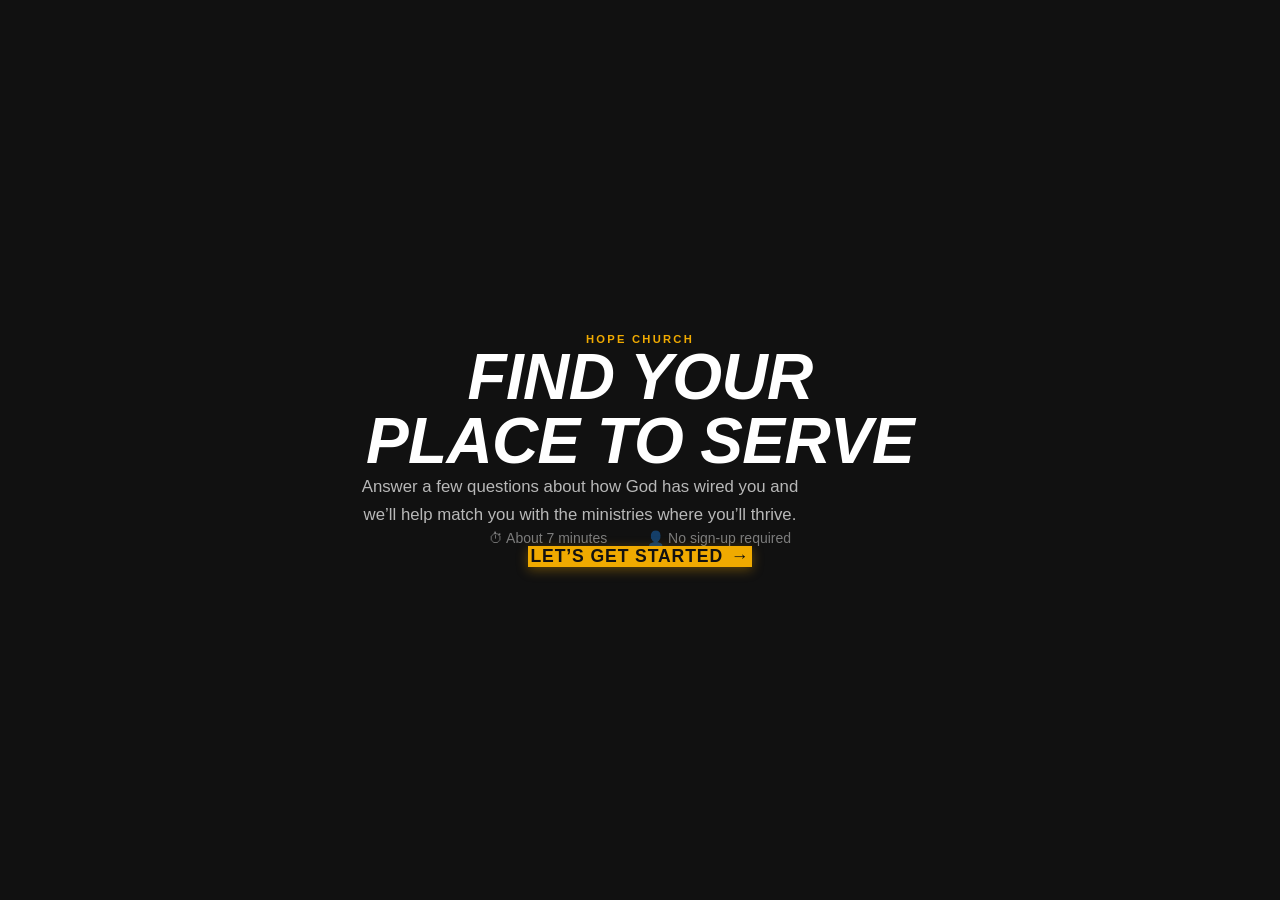
==== commit 15e75dfd: "Welcome screen polish + quiz button/header spacing - Title: move line break to 'Find Your / Place to" ====
--- a/ministry-quiz-standalone.html
+++ b/ministry-quiz-standalone.html
@@ -42,19 +42,19 @@
 
 /* Welcome */
 #mpq-welcome { background: var(--mpq-black); color: var(--mpq-white); text-align: center; padding: 3rem 1.5rem; }
-.mpq-screen__inner { max-width: 560px; width: 100%; }
-.mpq-eyebrow { font-size: 0.7rem; font-weight: 800; letter-spacing: 0.2em; text-transform: uppercase; color: var(--mpq-gold); margin-bottom: 1.25rem; }
-.mpq-welcome__title { font-size: clamp(2.4rem, 7vw, 4.5rem); font-weight: 900; line-height: 1.0; letter-spacing: -0.01em; text-transform: uppercase; color: var(--mpq-white); margin-bottom: 1.25rem; font-style: italic; }
-.mpq-welcome__subtitle { font-size: 1.05rem; line-height: 1.7; color: rgba(255,255,255,0.7); max-width: 440px; margin: 0 auto 2rem; }
-.mpq-welcome__meta { list-style: none; display: flex; gap: 2rem; justify-content: center; font-size: 0.85rem; color: rgba(255,255,255,0.45); margin-bottom: 2.5rem; }
+.mpq-screen__inner { max-width: 640px; width: 100%; }
+.mpq-eyebrow { font-size: 0.7rem; font-weight: 800; letter-spacing: 0.2em; text-transform: uppercase; color: var(--mpq-gold); margin-bottom: 1.5rem; }
+.mpq-welcome__title { font-size: clamp(2.2rem, 6.5vw, 4rem); font-weight: 900; line-height: 1.0; letter-spacing: -0.01em; text-transform: uppercase; color: var(--mpq-white); margin-bottom: 1.5rem; font-style: italic; }
+.mpq-welcome__subtitle { font-size: 1.05rem; line-height: 1.7; color: rgba(255,255,255,0.7); max-width: 520px; margin: 0 auto 2rem; text-wrap: balance; }
+.mpq-welcome__meta { list-style: none; display: flex; gap: 2.5rem; justify-content: center; font-size: 0.875rem; color: rgba(255,255,255,0.45); margin-bottom: 2.5rem; }
 .mpq-meta-icon { margin-right: 0.35rem; }
 
 /* Buttons */
 .mpq-btn {
   display: inline-flex; align-items: center; gap: 0.5rem;
   border: 2px solid transparent; border-radius: 0;
-  font-size: 1rem; font-weight: 800; letter-spacing: 0.04em;
-  cursor: pointer; padding: 0.8rem 1.75rem; text-decoration: none;
+  font-size: 1rem; font-weight: 800; letter-spacing: 0.05em;
+  cursor: pointer; padding: 0.9rem 2rem; text-decoration: none;
   text-transform: uppercase;
   transition: background var(--mpq-dur) var(--mpq-ease), transform 0.15s, box-shadow 0.15s, color 0.15s;
   outline: none; line-height: 1;
@@ -64,14 +64,14 @@
 .mpq-btn--primary:hover { background: var(--mpq-gold-light); transform: translateY(-1px); box-shadow: 0 6px 20px rgba(240,170,0,0.45); }
 .mpq-btn--primary:active { transform: none; }
 .mpq-btn--primary:disabled { background: var(--mpq-gray-200); color: var(--mpq-gray-400); box-shadow: none; cursor: not-allowed; transform: none; opacity: 1; }
-.mpq-btn--lg { font-size: 1.1rem; padding: 1rem 2.25rem; }
+.mpq-btn--lg { font-size: 1.1rem; padding: 1.1rem 3rem; }
 .mpq-btn__arrow { transition: transform 0.2s ease; }
 .mpq-btn:not(:disabled):hover .mpq-btn__arrow { transform: translateX(3px); }
 
 .mpq-back-btn {
   background: none; border: 1.5px solid var(--mpq-gray-200); border-radius: 0;
-  font-size: 0.875rem; font-weight: 600; letter-spacing: 0.03em;
-  color: var(--mpq-gray-600); cursor: pointer; padding: 0.65rem 1.25rem;
+  font-size: 0.875rem; font-weight: 700; letter-spacing: 0.04em; text-transform: uppercase;
+  color: var(--mpq-gray-600); cursor: pointer; padding: 0.9rem 1.75rem;
   transition: border-color 0.2s, color 0.2s;
 }
 .mpq-back-btn:hover { border-color: var(--mpq-gray-400); color: var(--mpq-black); }
@@ -83,13 +83,13 @@
 /* Quiz screen */
 #mpq-quiz { display: none; flex-direction: column; min-height: 100vh; background: var(--mpq-white); }
 .mpq-quiz__header {
-  padding: 1.25rem 2rem; display: flex; align-items: center; justify-content: center;
+  padding: 1.75rem 2rem 1.25rem; display: flex; align-items: center; justify-content: center;
   border-bottom: 1px solid var(--mpq-gray-100); flex-shrink: 0;
 }
 .mpq-q-counter { font-size: 0.75rem; font-weight: 700; letter-spacing: 0.08em; text-transform: uppercase; color: var(--mpq-gray-400); }
 .mpq-quiz__body { flex: 1; display: flex; align-items: center; justify-content: center; padding: 4rem 2rem; overflow: hidden; }
 .mpq-quiz__footer {
-  padding: 1.5rem 2rem; display: flex; justify-content: space-between; align-items: center;
+  padding: 1.75rem 2rem 2rem; display: flex; justify-content: space-between; align-items: center;
   border-top: 1px solid var(--mpq-gray-100); flex-shrink: 0;
 }
 
@@ -258,9 +258,9 @@
 .mpq-confirmation__body  { font-size: 1rem; line-height: 1.7; color: rgba(255,255,255,0.7); margin-bottom: 2rem; }
 
 @media (max-width: 600px) {
-  .mpq-quiz__header { padding: 1rem 1.25rem; }
+  .mpq-quiz__header { padding: 1.25rem 1.25rem 1rem; }
   .mpq-quiz__body   { padding: 2.5rem 1.25rem; }
-  .mpq-quiz__footer { padding: 1.25rem 1.25rem; }
+  .mpq-quiz__footer { padding: 1.25rem 1.25rem 1.75rem; }
   .mpq-scale__options { gap: 6px; }
   .mpq-scale__btn { min-height: 48px; font-size: 0.9rem; border-radius: 8px; }
   .mpq-gifts-grid { grid-template-columns: 1fr; }
@@ -278,10 +278,10 @@
   <div id="mpq-welcome" class="mpq-screen mpq-screen--active">
     <div class="mpq-screen__inner">
       <p class="mpq-eyebrow">Hope Church</p>
-      <h1 class="mpq-welcome__title">Find Your Place<br>to Serve</h1>
+      <h1 class="mpq-welcome__title">Find Your<br>Place to Serve</h1>
       <p class="mpq-welcome__subtitle">Answer a few questions about how God has wired you and we&rsquo;ll help match you with the ministries where you&rsquo;ll thrive.</p>
       <ul class="mpq-welcome__meta">
-        <li><span class="mpq-meta-icon">&#9201;</span> About 10 minutes</li>
+        <li><span class="mpq-meta-icon">&#9201;</span> About 7 minutes</li>
         <li><span class="mpq-meta-icon">&#128100;</span> No sign-up required</li>
       </ul>
       <button id="mpq-start-btn" class="mpq-btn mpq-btn--primary mpq-btn--lg">
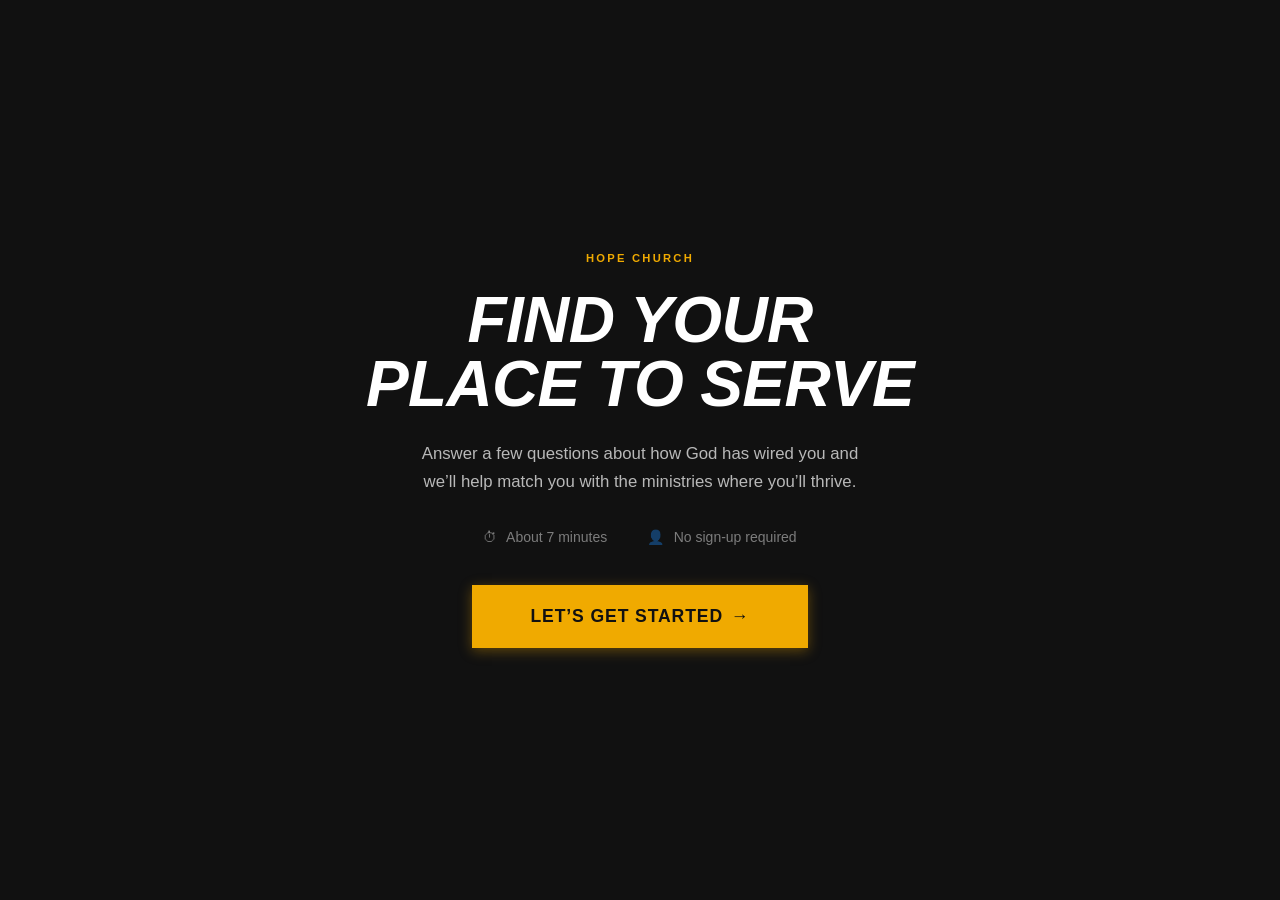
==== commit b4978cc1: "Fix welcome layout: scope reset to .mpq-app class so margins aren't overridden; bigger button paddin" ====
--- a/ministry-quiz-standalone.html
+++ b/ministry-quiz-standalone.html
@@ -28,7 +28,7 @@
   --mpq-dur:         360ms;
 }
 
-#mpq-app *, #mpq-app *::before, #mpq-app *::after { box-sizing: border-box; margin: 0; padding: 0; }
+.mpq-app *, .mpq-app *::before, .mpq-app *::after { box-sizing: border-box; margin: 0; padding: 0; }
 
 #mpq-app {
   position: relative; width: 100%; min-height: 100vh;
@@ -54,7 +54,7 @@
   display: inline-flex; align-items: center; gap: 0.5rem;
   border: 2px solid transparent; border-radius: 0;
   font-size: 1rem; font-weight: 800; letter-spacing: 0.05em;
-  cursor: pointer; padding: 0.9rem 2rem; text-decoration: none;
+  cursor: pointer; padding: 1.05rem 2.5rem; text-decoration: none;
   text-transform: uppercase;
   transition: background var(--mpq-dur) var(--mpq-ease), transform 0.15s, box-shadow 0.15s, color 0.15s;
   outline: none; line-height: 1;
@@ -64,14 +64,14 @@
 .mpq-btn--primary:hover { background: var(--mpq-gold-light); transform: translateY(-1px); box-shadow: 0 6px 20px rgba(240,170,0,0.45); }
 .mpq-btn--primary:active { transform: none; }
 .mpq-btn--primary:disabled { background: var(--mpq-gray-200); color: var(--mpq-gray-400); box-shadow: none; cursor: not-allowed; transform: none; opacity: 1; }
-.mpq-btn--lg { font-size: 1.1rem; padding: 1.1rem 3rem; }
+.mpq-btn--lg { font-size: 1.1rem; padding: 1.3rem 3.5rem; }
 .mpq-btn__arrow { transition: transform 0.2s ease; }
 .mpq-btn:not(:disabled):hover .mpq-btn__arrow { transform: translateX(3px); }
 
 .mpq-back-btn {
   background: none; border: 1.5px solid var(--mpq-gray-200); border-radius: 0;
   font-size: 0.875rem; font-weight: 700; letter-spacing: 0.04em; text-transform: uppercase;
-  color: var(--mpq-gray-600); cursor: pointer; padding: 0.9rem 1.75rem;
+  color: var(--mpq-gray-600); cursor: pointer; padding: 1.05rem 1.75rem;
   transition: border-color 0.2s, color 0.2s;
 }
 .mpq-back-btn:hover { border-color: var(--mpq-gray-400); color: var(--mpq-black); }
@@ -160,7 +160,7 @@
 @keyframes mpqSpin { to { transform: rotate(360deg); } }
 
 /* Results screen */
-#mpq-results { background: var(--mpq-gray-50); align-items: flex-start; }
+#mpq-results { background: var(--mpq-gray-50); justify-content: flex-start; }
 .mpq-results__inner { max-width: 760px; width: 100%; margin: 0 auto; padding: 4rem 2rem 5rem; }
 .mpq-results__eyebrow { font-size: 0.7rem; font-weight: 800; letter-spacing: 0.18em; text-transform: uppercase; color: var(--mpq-gold-dark); margin-bottom: 0.75rem; }
 .mpq-results__title { font-size: clamp(1.75rem, 5vw, 2.75rem); font-weight: 900; letter-spacing: -0.03em; line-height: 1.1; margin-bottom: 0.75rem; color: var(--mpq-black); }
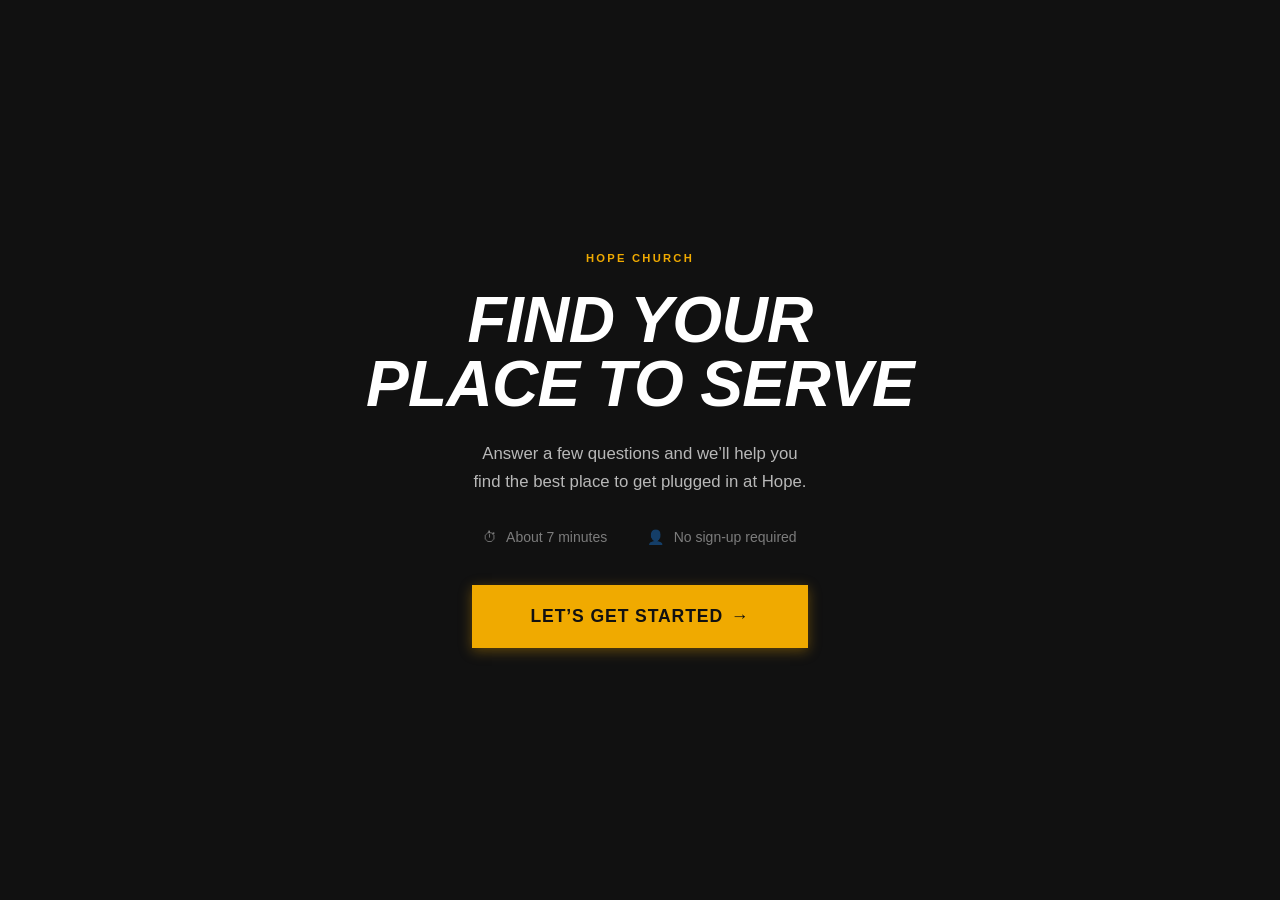
==== commit 37ba0fdc: "Update welcome screen subtitle to remove wired language Replace "how God has wired you" with plugged" ====
--- a/ministry-quiz-standalone.html
+++ b/ministry-quiz-standalone.html
@@ -245,6 +245,7 @@
 .mpq-connect-error p:last-child { margin: 0; }
 .mpq-form-row { display: grid; grid-template-columns: 1fr 1fr; gap: 1rem; margin-bottom: 1.5rem; }
 .mpq-form-field { display: flex; flex-direction: column; gap: 0.4rem; }
+.mpq-form-field--full { margin-bottom: 1.5rem; }
 .mpq-form-field label { font-size: 0.8rem; font-weight: 700; letter-spacing: 0.05em; color: rgba(255,255,255,0.6); text-transform: uppercase; }
 .mpq-form-field input { background: rgba(255,255,255,0.08); border: 1.5px solid rgba(255,255,255,0.15); border-radius: var(--mpq-radius-sm); padding: 0.75rem 1rem; font-size: 1rem; color: var(--mpq-white); outline: none; transition: border-color 0.2s; }
 .mpq-form-field input::placeholder { color: rgba(255,255,255,0.3); }
@@ -279,7 +280,7 @@
     <div class="mpq-screen__inner">
       <p class="mpq-eyebrow">Hope Church</p>
       <h1 class="mpq-welcome__title">Find Your<br>Place to Serve</h1>
-      <p class="mpq-welcome__subtitle">Answer a few questions about how God has wired you and we&rsquo;ll help match you with the ministries where you&rsquo;ll thrive.</p>
+      <p class="mpq-welcome__subtitle">Answer a few questions and we&rsquo;ll help you find the best place to get plugged in at Hope.</p>
       <ul class="mpq-welcome__meta">
         <li><span class="mpq-meta-icon">&#9201;</span> About 7 minutes</li>
         <li><span class="mpq-meta-icon">&#128100;</span> No sign-up required</li>
@@ -850,7 +851,7 @@
     var mRankClasses = ['mpq-ministry-card--rank-1', 'mpq-ministry-card--rank-2', 'mpq-ministry-card--rank-3'];
 
     var html = '<p class="mpq-results__eyebrow">Your Results</p>'
-      + '<h2 class="mpq-results__title">Here\'s How God<br>Has Wired You</h2>'
+      + '<h2 class="mpq-results__title">Your Results<br>Are In!</h2>'
       + '<p class="mpq-results__subtitle">Based on your answers, here are your top spiritual gifts and the Hope Church ministries where you\'d likely thrive.</p>';
 
     html += '<p class="mpq-section-title" style="margin-top:0">Your Top Spiritual Gifts</p>';
@@ -894,6 +895,18 @@
     });
     html += '</div>';
 
+    html += '<div class="mpq-connect-form" id="mpq-connect-form">'
+      + '<h3 class="mpq-connect-form__title">Ready to Take the Next Step?</h3>'
+      + '<p class="mpq-connect-form__desc">Enter your info and our team will reach out to help get you connected!</p>'
+      + '<div id="mpq-connect-error" class="mpq-connect-error" style="display:none;"></div>'
+      + '<div class="mpq-form-field mpq-form-field--full"><label for="mpq-name">Your Name</label><input type="text" id="mpq-name" placeholder="First and last name" autocomplete="name"></div>'
+      + '<div class="mpq-form-row">'
+      + '<div class="mpq-form-field"><label for="mpq-email">Email Address</label><input type="email" id="mpq-email" placeholder="your@email.com" autocomplete="email"></div>'
+      + '<div class="mpq-form-field"><label for="mpq-phone">Phone Number</label><input type="tel" id="mpq-phone" placeholder="(555) 123-4567" autocomplete="tel"></div>'
+      + '</div>'
+      + '<button class="mpq-btn mpq-btn--primary" id="mpq-connect-btn">Connect Me &#8594;</button>'
+      + '</div>';
+
     html += '<p class="mpq-section-title">Your Full Gifts Profile</p><div class="mpq-all-gifts">';
     allGifts.forEach(function (g) {
       html += '<div class="mpq-gift-bar-row">'
@@ -904,17 +917,6 @@
     });
     html += '</div>';
 
-    html += '<div class="mpq-connect-form" id="mpq-connect-form">'
-      + '<h3 class="mpq-connect-form__title">Ready to Take the Next Step?</h3>'
-      + '<p class="mpq-connect-form__desc">Enter your info and our team will reach out to help get you connected!</p>'
-      + '<div id="mpq-connect-error" class="mpq-connect-error" style="display:none;"></div>'
-      + '<div class="mpq-form-row">'
-      + '<div class="mpq-form-field"><label for="mpq-name">Your Name</label><input type="text" id="mpq-name" placeholder="First and last name" autocomplete="name"></div>'
-      + '<div class="mpq-form-field"><label for="mpq-email">Email Address</label><input type="email" id="mpq-email" placeholder="your@email.com" autocomplete="email"></div>'
-      + '</div>'
-      + '<button class="mpq-btn mpq-btn--primary" id="mpq-connect-btn">Connect Me &#8594;</button>'
-      + '</div>';
-
     resultsCont.innerHTML = html;
 
     requestAnimationFrame(function () {
@@ -929,15 +931,18 @@
   function handleConnect() {
     var nameEl  = document.getElementById('mpq-name');
     var emailEl = document.getElementById('mpq-email');
+    var phoneEl = document.getElementById('mpq-phone');
     var errEl   = document.getElementById('mpq-connect-error');
     var name    = nameEl  ? nameEl.value.trim()  : '';
     var email   = emailEl ? emailEl.value.trim() : '';
+    var phone   = phoneEl ? phoneEl.value.trim() : '';
     var selIds  = [];
     resultsCont.querySelectorAll('.mpq-ministry-check:checked').forEach(function (cb) { selIds.push(cb.value); });
 
     var errors = [];
     if (!name)                errors.push('Please enter your name.');
     if (!isValidEmail(email)) errors.push('Please enter a valid email address.');
+    if (!phone)               errors.push('Please enter your phone number.');
     if (!selIds.length)       errors.push('Please select at least one ministry you\'re interested in.');
 
     if (errors.length) {
@@ -956,6 +961,7 @@
     formData.append('nonce', mpqData.nonce);
     formData.append('name', name);
     formData.append('email', email);
+    formData.append('phone', phone);
     formData.append('rec_ministries', recIds);
     formData.append('sel_ministries', selIds.join(','));
     formData.append('top_gifts', JSON.stringify(d.top_gifts || []));
